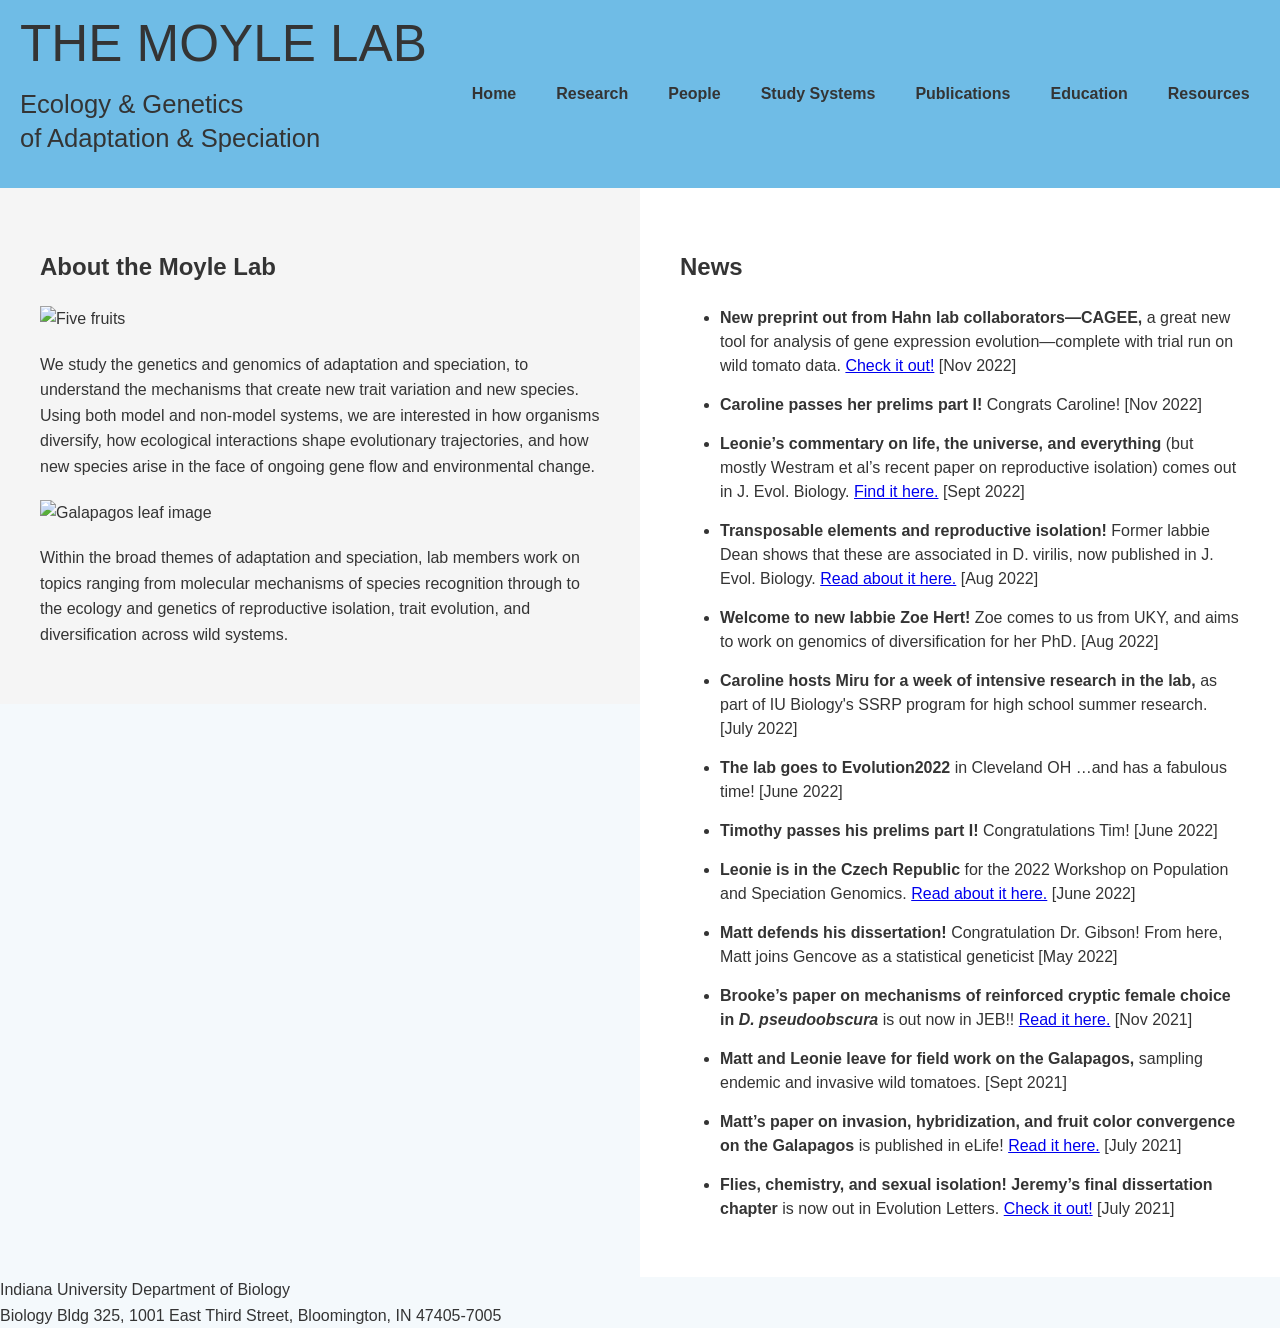
==== index.html @ 87a8fcf4 "Change header title to uppercase" ====
<!DOCTYPE html>
<html lang="en">
<head>
  <meta charset="UTF-8">
  <meta name="viewport" content="width=device-width, initial-scale=1.0">
  <title>Moyle Lab | Ecology & Genetics of Adaptation & Speciation</title>
  <meta name="description" content="The Moyle Lab studies ecology and genetics of adaptation and speciation.">
 <link rel ="stylesheet" href="styles.css">
  
</head>
<body>
  <div class="page">
    <header>
  <div class="header-left">
    <h1>THE MOYLE LAB</h1>
    <p class="tagline">Ecology &amp; Genetics<br>of Adaptation &amp; Speciation</p>
  </div>

  <nav aria-label="Main navigation">
    <ul class="nav-list">
      <li><a href="index.html">Home</a></li>
      <li><a href="Moyle Lab - Research.html">Research</a></li>
      <li><a href="Wild Tomatoes.html">People</a></li>
      <li><a href="https://web.archive.org/.../studysystems.html">Study Systems</a></li>
      <li><a href="https://web.archive.org/.../publications.html">Publications</a></li>
      <li><a href="https://web.archive.org/.../education.html">Education</a></li>
      <li><a href="https://web.archive.org/.../resources.html">Resources</a></li>
    </ul>
  </nav>
</header>

  <main class="split-container">
    <!-- Left Side: About -->
    <section class="split left">
      <div class="content">
        <h2 id="about-heading">About the Moyle Lab</h2>
          <img src="5_fruits.jpg" alt="Five fruits">
          <p>We study the genetics and genomics of adaptation and speciation, to understand the mechanisms that create new trait variation and new species. Using both model and non-model systems, we are interested in how organisms diversify, how ecological interactions shape evolutionary trajectories, and how new species arise in the face of ongoing gene flow and environmental change.</p>
        
          <img src="gal_leaf.jpg" alt="Galapagos leaf image">
          <p>Within the broad themes of adaptation and speciation, lab members work on topics ranging from molecular mechanisms of species recognition through to the ecology and genetics of reproductive isolation, trait evolution, and diversification across wild systems.</p>
        </div>
      </section>

    <section class="split right">
      <div class="content">
        <h2 id="news-heading">News</h2>
        <ul class="news">
  <li class="li9"><span class="s6"><b>New preprint out from Hahn lab collaborators—CAGEE,</b></span><span class="s4"> a great new tool for analysis of gene expression evolution—complete with trial run on wild tomato data. <a href="https://doi.org/10.1101/2022.11.18.517074"><span class="s7">Check it out!</span></a> [Nov 2022]<span class="Apple-converted-space"> </span></span></li>
  <li class="li10"><span class="s4"><b>Caroline passes her prelims part I!</b></span><span class="s8"> Congrats Caroline! [Nov 2022]<span class="Apple-converted-space"> </span></span></li>
  <li class="li9"><span class="s6"><b>Leonie’s commentary on life, the universe, and everything</b></span><span class="s4"> (but mostly Westram et al’s recent paper on reproductive isolation) comes out in J. Evol. Biology. <a href="https://doi.org/10.1111/jeb.14037"><span class="s7">Find it here.</span></a> [Sept 2022]<span class="Apple-converted-space"> </span></span></li>
  <li class="li9"><span class="s6"><b>Transposable elements and reproductive isolation!</b></span><span class="s4"> Former labbie Dean shows that these are associated in D. virilis, now published in J. Evol. Biology. <a href="https://doi.org/10.1111/jeb.14079"><span class="s7">Read about it here.</span></a> [Aug 2022]<span class="Apple-converted-space"> </span></span></li>
  <li class="li9"><span class="s6"><b>Welcome to new labbie Zoe Hert!</b></span><span class="s4"> Zoe comes to us from UKY, and aims to work on genomics of diversification for her PhD. [Aug 2022]<span class="Apple-converted-space"> </span></span></li>
  <li class="li9"><span class="s6"><b>Caroline hosts Miru for a week of intensive research in the lab,</b></span><span class="s4"> as part of IU Biology's SSRP program for high school summer research. [July 2022]<span class="Apple-converted-space"> </span></span></li>
  <li class="li9"><span class="s6"><b>The lab goes to Evolution2022</b></span><span class="s4"> in Cleveland OH …and has a fabulous time! [June 2022]<span class="Apple-converted-space"> </span></span></li>
  <li class="li9"><span class="s6"><b>Timothy passes his prelims part I!</b></span><span class="s4"> Congratulations Tim! [June 2022]<span class="Apple-converted-space"> </span></span></li>
  <li class="li9"><span class="s6"><b>Leonie is in the Czech Republic</b></span><span class="s4"> for the 2022 Workshop on Population and Speciation Genomics. <a href="http://evomics.org/2022-workshop-on-population-and-speciation-genomics-cesky-krumlov/"><span class="s7">Read about it here.</span></a> [June 2022]<span class="Apple-converted-space"> </span></span></li>
  <li class="li9"><span class="s6"><b>Matt defends his dissertation!</b></span><span class="s4"> Congratulation Dr. Gibson! From here, Matt joins Gencove as a statistical geneticist [May 2022]<span class="Apple-converted-space"> </span></span></li>
  <li class="li10"><span class="s4"><b>Brooke’s paper on mechanisms of reinforced cryptic female choice in </b><b><i>D. pseudoobscura</i></b></span><span class="s8"> is out now in JEB!! <a href="https://doi.org/10.1111/jeb.13946"><span class="s5">Read it here.</span></a> [Nov 2021]<span class="Apple-converted-space"> </span></span></li>
  <li class="li9"><span class="s6"><b>Matt and Leonie leave for field work on the Galapagos,</b></span><span class="s4"> sampling endemic and invasive wild tomatoes. [Sept 2021]<span class="Apple-converted-space"> </span></span></li>
  <li class="li10"><span class="s4"><b>Matt’s paper on invasion, hybridization, and fruit color convergence on the Galapagos</b></span><span class="s8"> is published in eLife! <a href="https://doi.org/10.7554/eLife.64165"><span class="s5">Read it here.</span></a> [July 2021]<span class="Apple-converted-space"> </span></span></li>
  <li class="li10"><span class="s4"><b>Flies, chemistry, and sexual isolation! Jeremy’s final dissertation chapter</b></span><span class="s8"> is now out in Evolution Letters. <a href="https://doi.org/10.1002/evl3.246"><span class="s5">Check it out!</span></a> [July 2021]<span class="Apple-converted-space"> </span></span></li>
</ul>
      </div>
      </section>
    </main>

    <footer class="footer">
      Indiana University Department of Biology<br>
      Biology Bldg 325, 1001 East Third Street, Bloomington, IN 47405-7005
    </footer>
  </div>
</body>
</html>
---- styles.css ----
:root{
  --bg: #f4f9fc;
  --panel: #b9dff4;
  --panel-strong: #6fbce6;
  --ink: #131313;
  --muted: #343434;
  --nav: #6fbce6;
  --link: #1d4e73;
  --border: #d7e9f4;
}

/* Page basics (move your existing rules here) */
* { box-sizing: border-box; }
body { margin:0; background:var(--bg); color:var(--muted); font-family: Tahoma, sans-serif; line-height:1.6; }

/* Header layout: title/tagline left, nav right */
header {
  display: flex;
  align-items: center;
  justify-content: space-between;
  gap: 1rem;
  padding: 1rem 1.25rem;
  background: var(--panel-strong);
  color: var(--muted);
}

.header-left {
  display: flex;
  flex-direction: column;
  gap: 0.4rem;
}

h1 { margin: 0; font-size: clamp(2.25rem,4vw,3.3rem); line-height:1.1; color:inherit; font-weight:300; background:none; display:inline-block; padding:0; }

.tagline { margin: 0.5rem 0 1rem; font-size: clamp(1.2rem,2vw,1.8rem); line-height:1.35; color:inherit; font-weight:500; background:none; display:inline-block; padding:0; }

nav { margin: 0; }

.nav-list {
  list-style: none;
  display: flex;
  gap: 0.85rem 1.2rem;
  padding: 0;
  margin: 0;
  align-items: center;
}

.nav-list li {
  background: transparent;
  padding: 0.35rem 0.65rem;
  border-radius: 6px;
  font-weight: 600;
}

.nav-list a { color: inherit; text-decoration: none; }

@media (max-width: 700px) {
  header { flex-direction: column; align-items: flex-start; }
  .nav-list { flex-direction: column; width: 100%; }
  .nav-list li { width: 100%; text-align: left; }
}
.split-container {
  display: flex;
  min-height: 100vh;
  align-items: flex-start;
}

.split {
  width: 50%;
  padding: 40px;
  box-sizing: border-box;
}

.left {
  background-color: #f5f5f5;
}

.right {
  background-color: #ffffff;
}

.content img {
  max-width: 100%;
  height: auto;
  display: block;
  margin: 20px 0;
}

.news li {
  margin-bottom: 15px;
  line-height: 1.5;
}
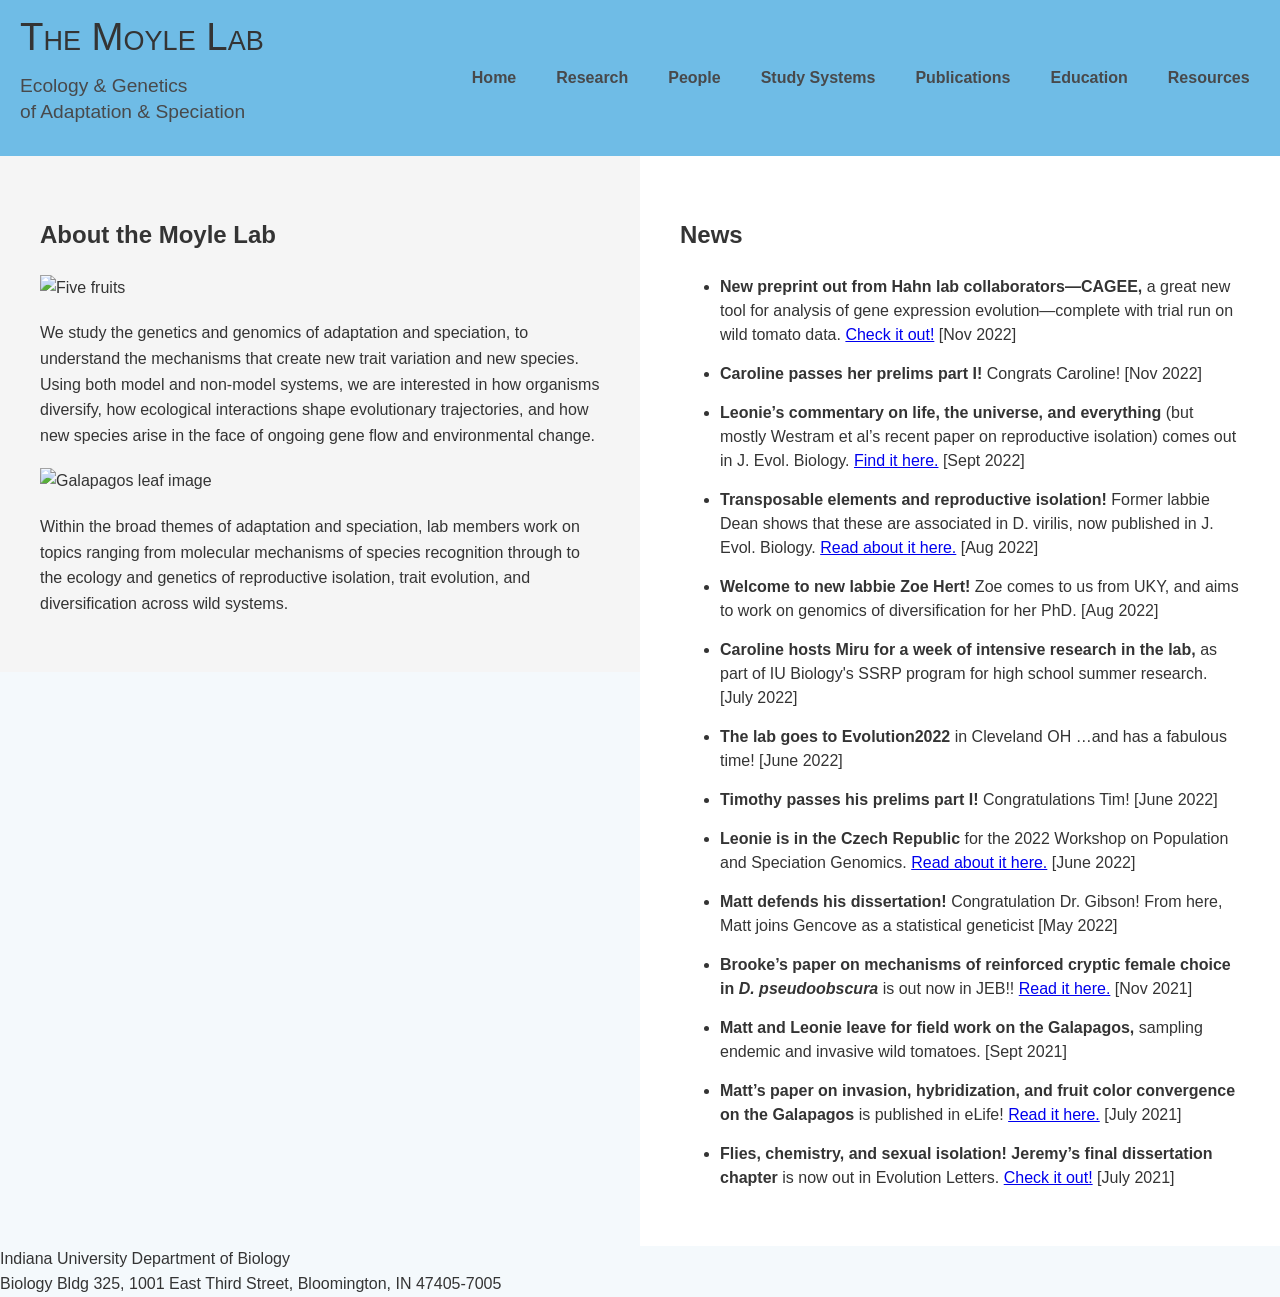
==== commit 66e681a9: "Correct header text case for consistency" ====
--- a/index.html
+++ b/index.html
@@ -12,7 +12,7 @@
   <div class="page">
     <header>
   <div class="header-left">
-    <h1>THE MOYLE LAB</h1>
+    <h1>The Moyle Lab</h1>
     <p class="tagline">Ecology &amp; Genetics<br>of Adaptation &amp; Speciation</p>
   </div>
 
--- a/styles.css
+++ b/styles.css
@@ -12,7 +12,7 @@
 
 /* Page basics (move your existing rules here) */
 * { box-sizing: border-box; }
-body { margin:0; background:var(--bg); color:var(--muted); font-family: Tahoma, sans-serif; line-height:1.6; }
+body { margin:0; background:var(--bg); color:var(--muted); font-family: Calibri, sans-serif; line-height:1.6; }
 
 /* Header layout: title/tagline left, nav right */
 header {
@@ -22,7 +22,7 @@
   gap: 1rem;
   padding: 1rem 1.25rem;
   background: var(--panel-strong);
-  color: var(--muted);
+  color: #48494B;
 }
 
 .header-left {
@@ -31,9 +31,9 @@
   gap: 0.4rem;
 }
 
-h1 { margin: 0; font-size: clamp(2.25rem,4vw,3.3rem); line-height:1.1; color:inherit; font-weight:300; background:none; display:inline-block; padding:0; }
+h1 { font-family: Avenir, sans-serif; font-variant-caps: small-caps; margin: 0; font-size: clamp(2rem,3vw,2.5rem); line-height:1.1; color:var(--muted); font-weight:150; background:none; display:inline-block; padding:0; }
 
-.tagline { margin: 0.5rem 0 1rem; font-size: clamp(1.2rem,2vw,1.8rem); line-height:1.35; color:inherit; font-weight:500; background:none; display:inline-block; padding:0; }
+.tagline { margin: 0.5rem 0 1rem; font-size: clamp(1rem,1.5vw,1.2rem); line-height:1.35; color:inherit; font-weight:500; background:none; display:inline-block; padding:0; }
 
 nav { margin: 0; }
 
@@ -43,7 +43,7 @@
   gap: 0.85rem 1.2rem;
   padding: 0;
   margin: 0;
-  align-items: center;
+  align-items: flex-end;
 }
 
 .nav-list li {
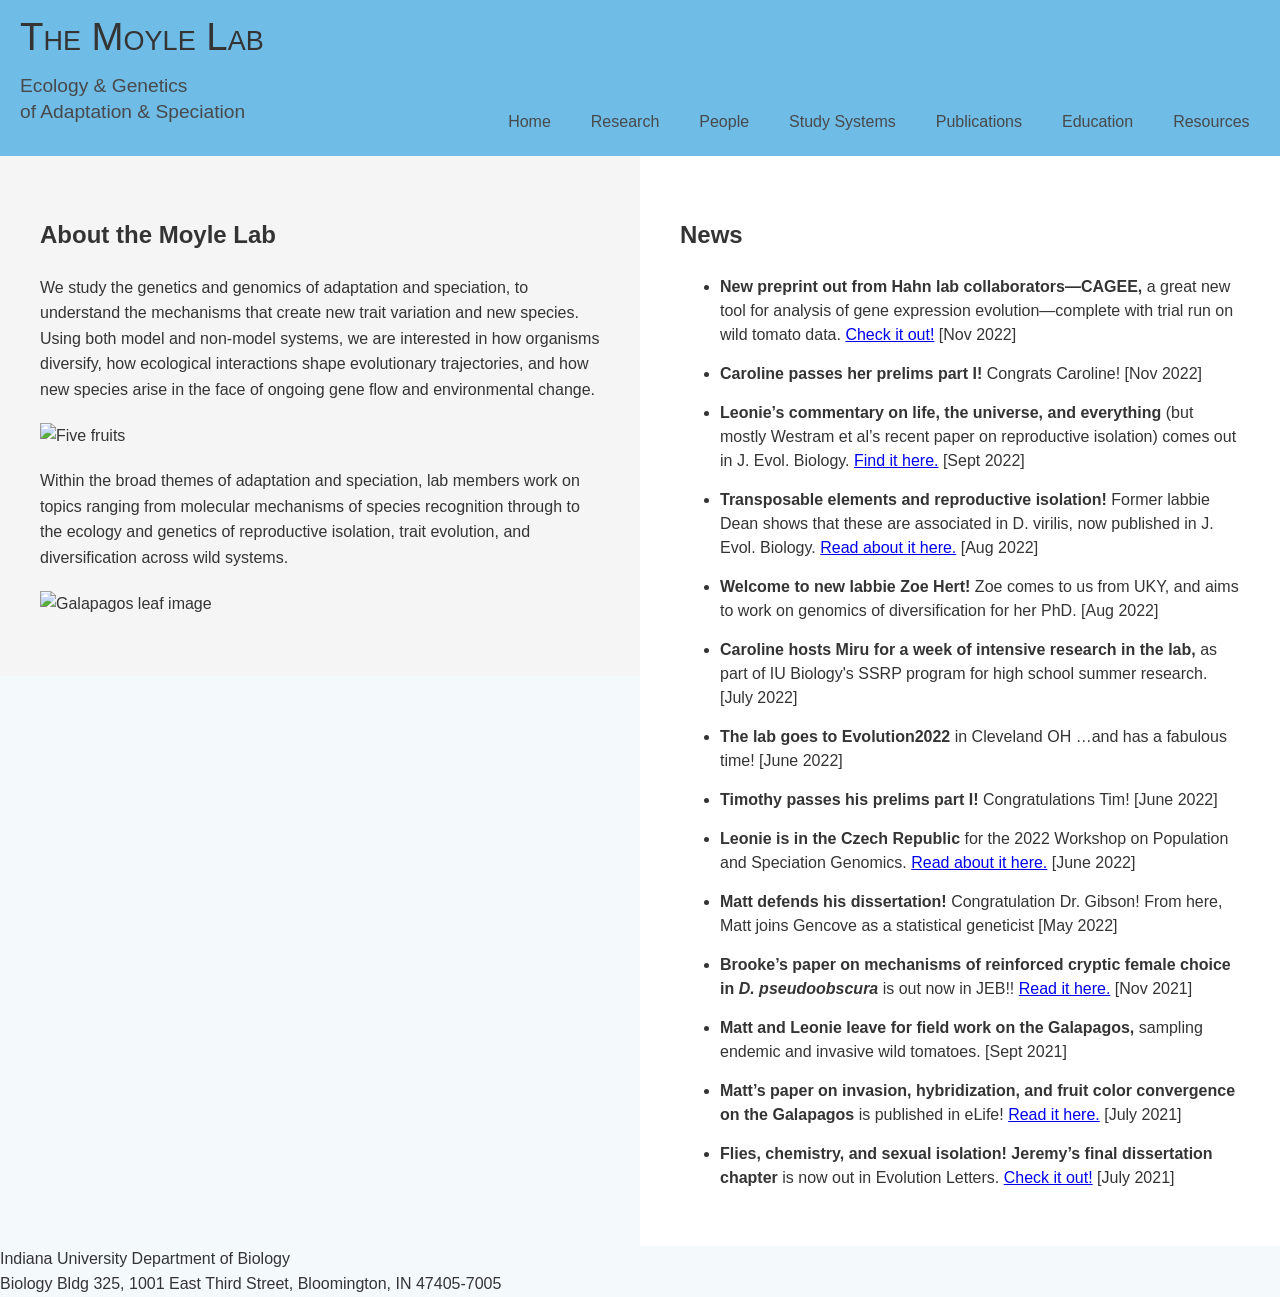
==== commit 8bd049ea: "Refactor About section layout in index.html Reorganized the 'About' section layout with new rows for" ====
--- a/index.html
+++ b/index.html
@@ -30,17 +30,21 @@
 </header>
 
   <main class="split-container">
-    <!-- Left Side: About -->
-    <section class="split left">
-      <div class="content">
-        <h2 id="about-heading">About the Moyle Lab</h2>
-          <img src="5_fruits.jpg" alt="Five fruits">
-          <p>We study the genetics and genomics of adaptation and speciation, to understand the mechanisms that create new trait variation and new species. Using both model and non-model systems, we are interested in how organisms diversify, how ecological interactions shape evolutionary trajectories, and how new species arise in the face of ongoing gene flow and environmental change.</p>
-        
-          <img src="gal_leaf.jpg" alt="Galapagos leaf image">
-          <p>Within the broad themes of adaptation and speciation, lab members work on topics ranging from molecular mechanisms of species recognition through to the ecology and genetics of reproductive isolation, trait evolution, and diversification across wild systems.</p>
-        </div>
-      </section>
+  <section class="split left">
+    <div class="content">
+      <h2 id="about-heading">About the Moyle Lab</h2>
+
+      <div class="about-row">
+        <p>We study the genetics and genomics of adaptation and speciation, to understand the mechanisms that create new trait variation and new species. Using both model and non-model systems, we are interested in how organisms diversify, how ecological interactions shape evolutionary trajectories, and how new species arise in the face of ongoing gene flow and environmental change.</p>
+        <img src="5_fruits.jpg" alt="Five fruits">
+      </div>
+
+      <div class="about-row about-row--reverse">
+        <p>Within the broad themes of adaptation and speciation, lab members work on topics ranging from molecular mechanisms of species recognition through to the ecology and genetics of reproductive isolation, trait evolution, and diversification across wild systems.</p>
+        <img src="gal_leaf.jpg" alt="Galapagos leaf image">
+      </div>
+    </div>
+  </section>
 
     <section class="split right">
       <div class="content">
--- a/styles.css
+++ b/styles.css
@@ -17,7 +17,7 @@
 /* Header layout: title/tagline left, nav right */
 header {
   display: flex;
-  align-items: center;
+  align-items: flex-end;
   justify-content: space-between;
   gap: 1rem;
   padding: 1rem 1.25rem;
@@ -31,9 +31,9 @@
   gap: 0.4rem;
 }
 
-h1 { font-family: Avenir, sans-serif; font-variant-caps: small-caps; margin: 0; font-size: clamp(2rem,3vw,2.5rem); line-height:1.1; color:var(--muted); font-weight:150; background:none; display:inline-block; padding:0; }
+h1 { font-family: Avenir, sans-serif; font-variant-caps: small-caps; margin: 0; font-size: clamp(2rem,3vw,2.5rem); line-height:1.1; color:var(--muted); font-weight:400; background:none; display:inline-block; padding:0; }
 
-.tagline { margin: 0.5rem 0 1rem; font-size: clamp(1rem,1.5vw,1.2rem); line-height:1.35; color:inherit; font-weight:500; background:none; display:inline-block; padding:0; }
+.tagline { margin: 0.5rem 0 1rem; font-size: clamp(1rem,1.5vw,1.2rem); line-height:1.35; color:inherit; font-weight:300; background:none; display:inline-block; padding:0; }
 
 nav { margin: 0; }
 
@@ -43,14 +43,13 @@
   gap: 0.85rem 1.2rem;
   padding: 0;
   margin: 0;
-  align-items: flex-end;
 }
 
 .nav-list li {
   background: transparent;
   padding: 0.35rem 0.65rem;
   border-radius: 6px;
-  font-weight: 600;
+  font-weight: 500;
 }
 
 .nav-list a { color: inherit; text-decoration: none; }
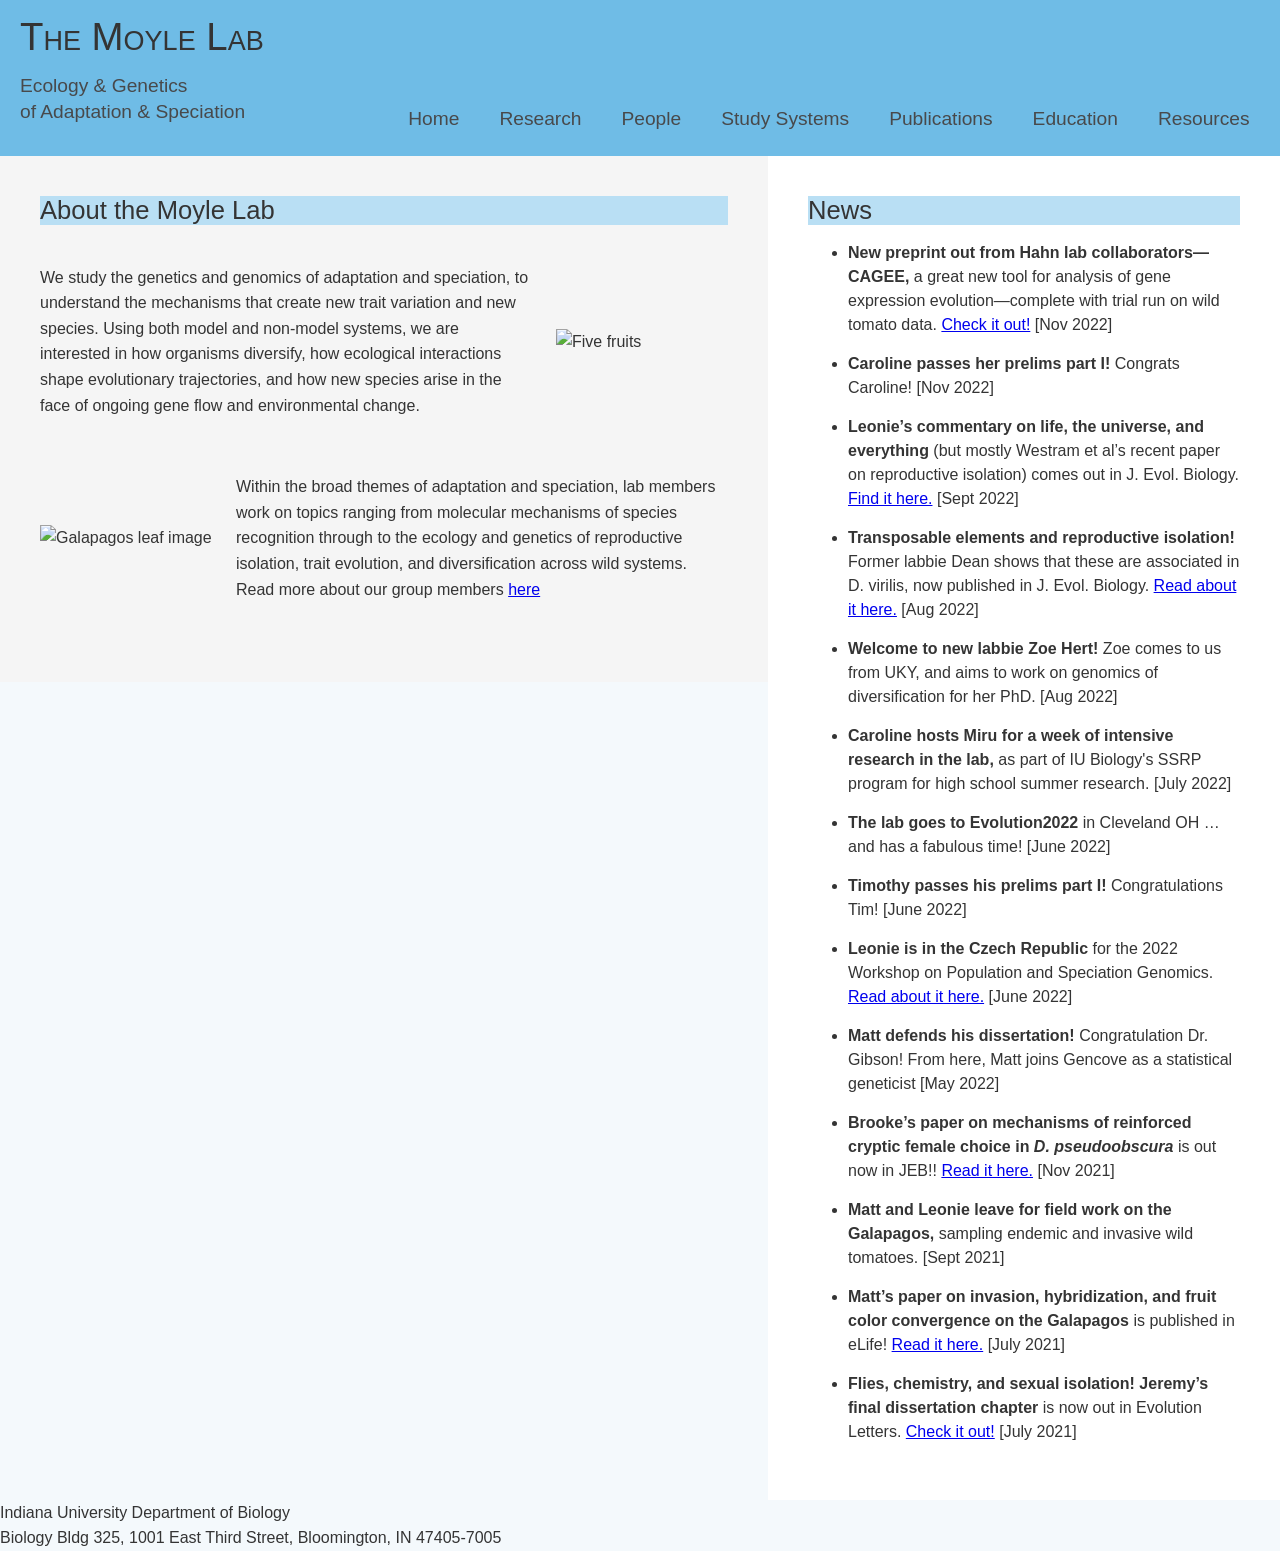
==== commit 0e246dad: "Enhance about section with additional information link Added a link to read more about group members" ====
--- a/index.html
+++ b/index.html
@@ -40,7 +40,7 @@
       </div>
 
       <div class="about-row about-row--reverse">
-        <p>Within the broad themes of adaptation and speciation, lab members work on topics ranging from molecular mechanisms of species recognition through to the ecology and genetics of reproductive isolation, trait evolution, and diversification across wild systems.</p>
+        <p>Within the broad themes of adaptation and speciation, lab members work on topics ranging from molecular mechanisms of species recognition through to the ecology and genetics of reproductive isolation, trait evolution, and diversification across wild systems. Read more about our group members <a href="Wild Tomatoes.html"><span class="s3">here</span></a></p>
         <img src="gal_leaf.jpg" alt="Galapagos leaf image">
       </div>
     </div>
--- a/styles.css
+++ b/styles.css
@@ -52,7 +52,7 @@
   font-weight: 500;
 }
 
-.nav-list a { color: inherit; text-decoration: none; }
+.nav-list a { font-size: clamp(1.2rem,1.5vw,1.3rem); color: inherit; text-decoration: none; }
 
 @media (max-width: 700px) {
   header { flex-direction: column; align-items: flex-start; }
@@ -61,32 +61,98 @@
 }
 .split-container {
   display: flex;
+  width: 100%;
   min-height: 100vh;
   align-items: flex-start;
 }
 
 .split {
-  width: 50%;
   padding: 40px;
   box-sizing: border-box;
 }
 
-.left {
+.left {flex: 0 0 60%;
   background-color: #f5f5f5;
 }
 
-.right {
+.right {flex: 0 0 40%;
   background-color: #ffffff;
 }
 
-.content img {
-  max-width: 100%;
+.split h2 {
+  margin: 0;
+  font-size: clamp(1.5rem, 2vw, 1.8rem);
+  line-height: 1.1;
+  color: var(--muted);
+  font-weight: 400;
+  background: var(--panel);
+ display: block;
+  width: 100%;
+  box-sizing: border-box;
+  padding: 0;
+}
+.content .about-row img {
+  flex: 0 0 25%;
+  max-width: 25%;
   height: auto;
-  display: block;
-  margin: 20px 0;
 }
 
 .news li {
   margin-bottom: 15px;
   line-height: 1.5;
 }
+
+.about-row {
+  display: flex;
+  align-items: center;
+  gap: 1.5rem;
+  margin: 1.5rem 0;
+}
+
+.about-row p {
+  flex: 1;
+}
+
+.about-row img {
+  flex: 0 0 25%;
+  max-width: 25%;
+  height: auto;
+}
+
+.about-row--reverse {
+  flex-direction: row-reverse;
+}
+
+@media (max-width: 700px) {
+  .about-row,
+  .about-row--reverse {
+    flex-direction: column;
+    align-items: stretch;
+  }
+
+  @media (max-width: 700px) {
+  .content .about-row img {
+    flex-basis: auto;
+    width: 100%;
+    max-width: 100%;
+  }
+}
+
+  .grad-students-grid {
+  display: grid;
+  grid-template-columns: repeat(2, minmax(0, 1fr));
+  gap: 2rem;
+}
+
+.person-card img {
+  display: block;
+  width: 100%;
+  aspect-ratio: 1;
+  object-fit: cover;
+}
+
+@media (max-width: 600px) {
+  .grad-students-grid {
+    grid-template-columns: 1fr;
+  }
+}
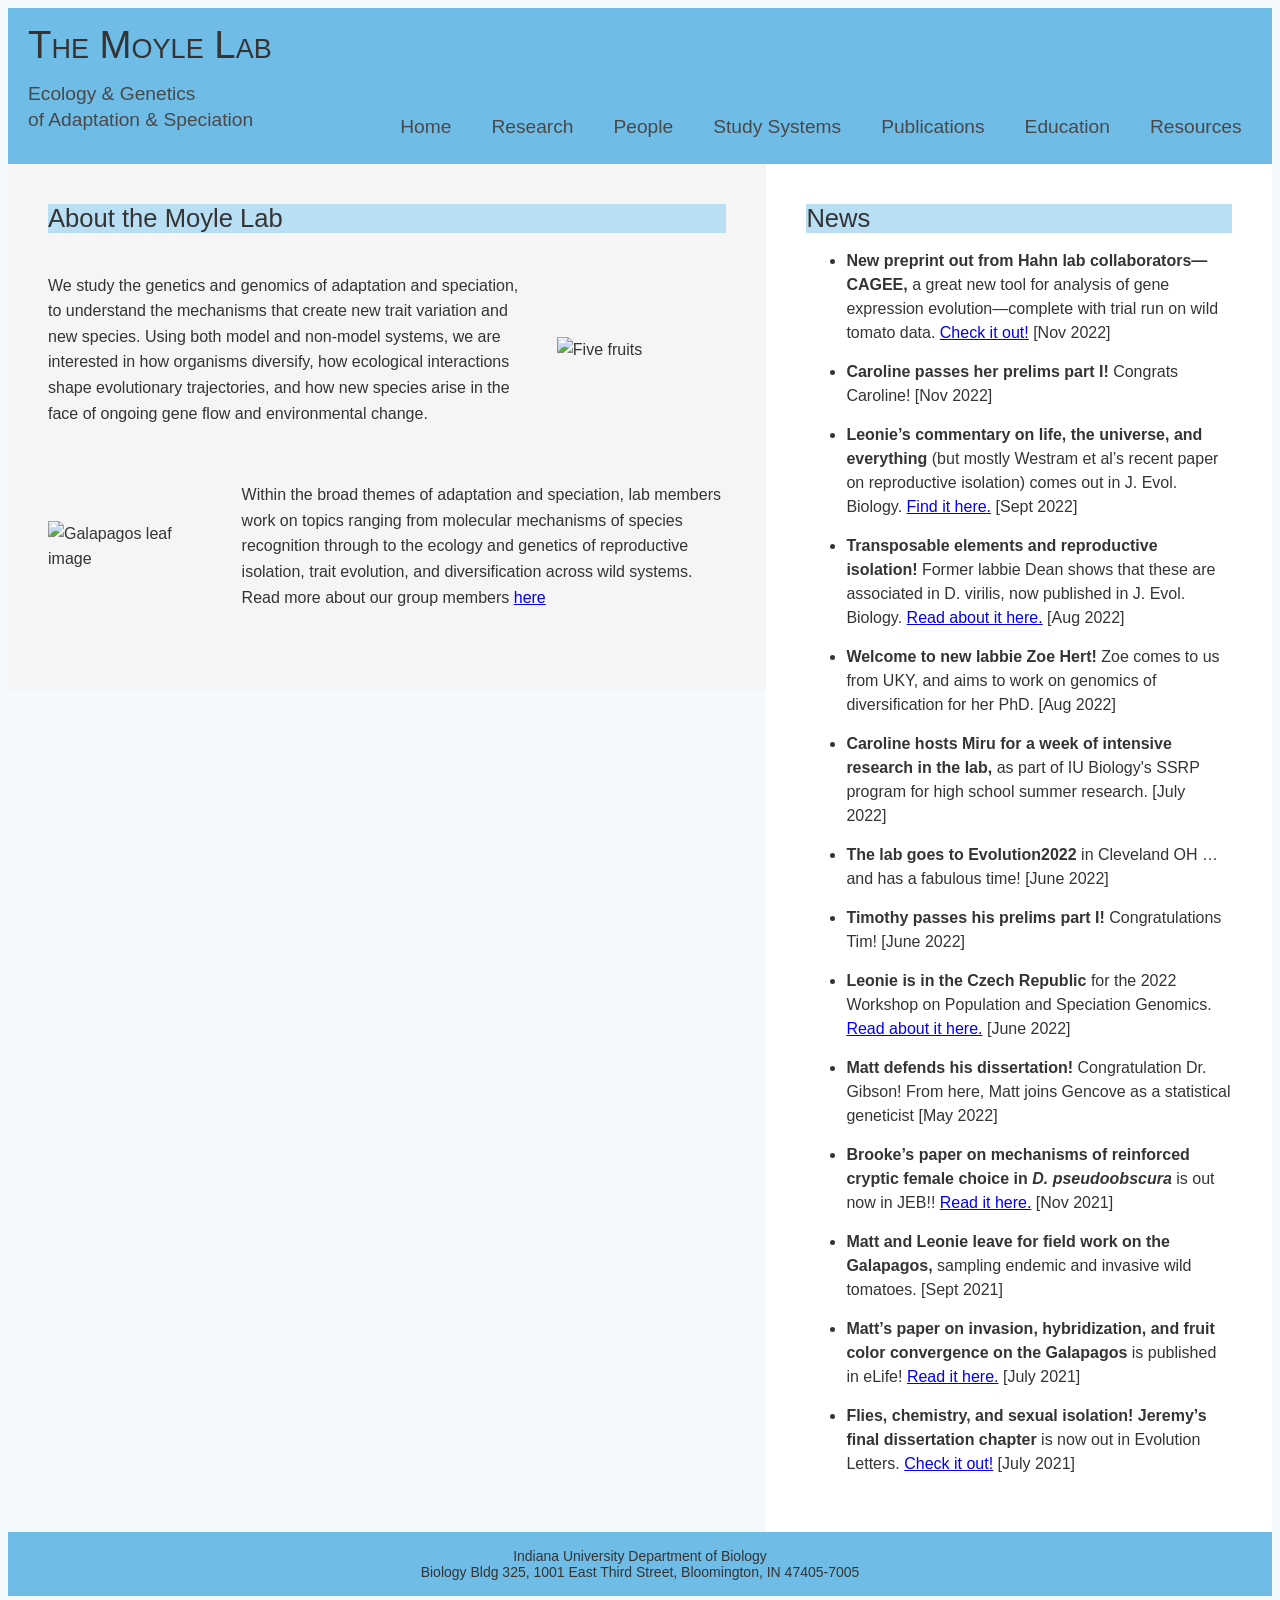
==== commit 60c19d26: "Update Study Systems link to local reference" ====
--- a/index.html
+++ b/index.html
@@ -21,7 +21,7 @@
       <li><a href="index.html">Home</a></li>
       <li><a href="Moyle Lab - Research.html">Research</a></li>
       <li><a href="Wild Tomatoes.html">People</a></li>
-      <li><a href="https://web.archive.org/.../studysystems.html">Study Systems</a></li>
+      <li><a href="studysystems.html">Study Systems</a></li>
       <li><a href="https://web.archive.org/.../publications.html">Publications</a></li>
       <li><a href="https://web.archive.org/.../education.html">Education</a></li>
       <li><a href="https://web.archive.org/.../resources.html">Resources</a></li>
--- a/styles.css
+++ b/styles.css
@@ -1,4 +1,3 @@
-
     :root{
   --bg: #f4f9fc;
   --panel: #b9dff4;
@@ -12,7 +11,7 @@
 
 /* Page basics (move your existing rules here) */
 * { box-sizing: border-box; }
-body { margin:0; background:var(--bg); color:var(--muted); font-family: Calibri, sans-serif; line-height:1.6; }
+body { margin:1; background:var(--bg); color:var(--muted); font-family: Calibri, sans-serif; line-height:1.6; }
 
 /* Header layout: title/tagline left, nav right */
 header {
@@ -112,7 +111,6 @@
 .about-row p {
   flex: 1;
 }
-
 .about-row img {
   flex: 0 0 25%;
   max-width: 25%;
@@ -130,29 +128,99 @@
     align-items: stretch;
   }
 
-  @media (max-width: 700px) {
-  .content .about-row img {
+  .about-row img {
     flex-basis: auto;
     width: 100%;
     max-width: 100%;
   }
 }
-
-  .grad-students-grid {
+h2 + p {
+  margin-top: 2rem;
+}
+.students-grid {
   display: grid;
   grid-template-columns: repeat(2, minmax(0, 1fr));
   gap: 2rem;
 }
 
+.person-card {
+  display: flex;
+  align-items: flex-start;
+  gap: 2rem;
+}
+
 .person-card img {
+  flex: 0 0 200px;
+  width: 200px;
+  height: 200px;
+  max-width: auto;
+  object-fit: cover;
+}
+
+.person-info {
+  min-width: 0;
+}
+
+@media (max-width: 600px) {
+  .students-grid {
+    grid-template-columns: 1fr;
+  }
+}
+
+footer {
+background: var(--panel-strong);
+font-size: 14px;
+line-height: normal;
+padding: 1rem 1.25rem;
+text-align: center;
+margin-left: 0;
+margin-right: 0;
+width: 100%;
+}
+
+
+.research-dropdown {
+  margin: 1rem 0;
+  padding: 1rem;
+  background: var(--panel);
+  border-radius: 6px;
+}
+
+.research-dropdown summary {
+  cursor: pointer;
+  font-weight: 600;
+}
+
+.research-dropdown p {
+  margin-bottom: 0;
+}
+
+.research-row {
+  display: flex;
+    font-size: 20px;
+  gap: 16px;
+    justify-content: center;
+}
+
+.research-row figure {
+  width: 300px;
+  margin: 0;
+  text-align: center;
+}
+
+.research-row img {
   display: block;
-  width: 100%;
-  aspect-ratio: 1;
-  object-fit: cover;
-}
-
-@media (max-width: 600px) {
-  .grad-students-grid {
-    grid-template-columns: 1fr;
-  }
-}
+  width: 300px;
+  height: auto;
+}
+
+.research-row figcaption {
+  margin-top: 8px;
+    font-size: 14px;
+}
+@media (max-width: 700px) {
+  .research-row {
+    flex-direction: column;
+    gap: 1rem;
+  }
+}
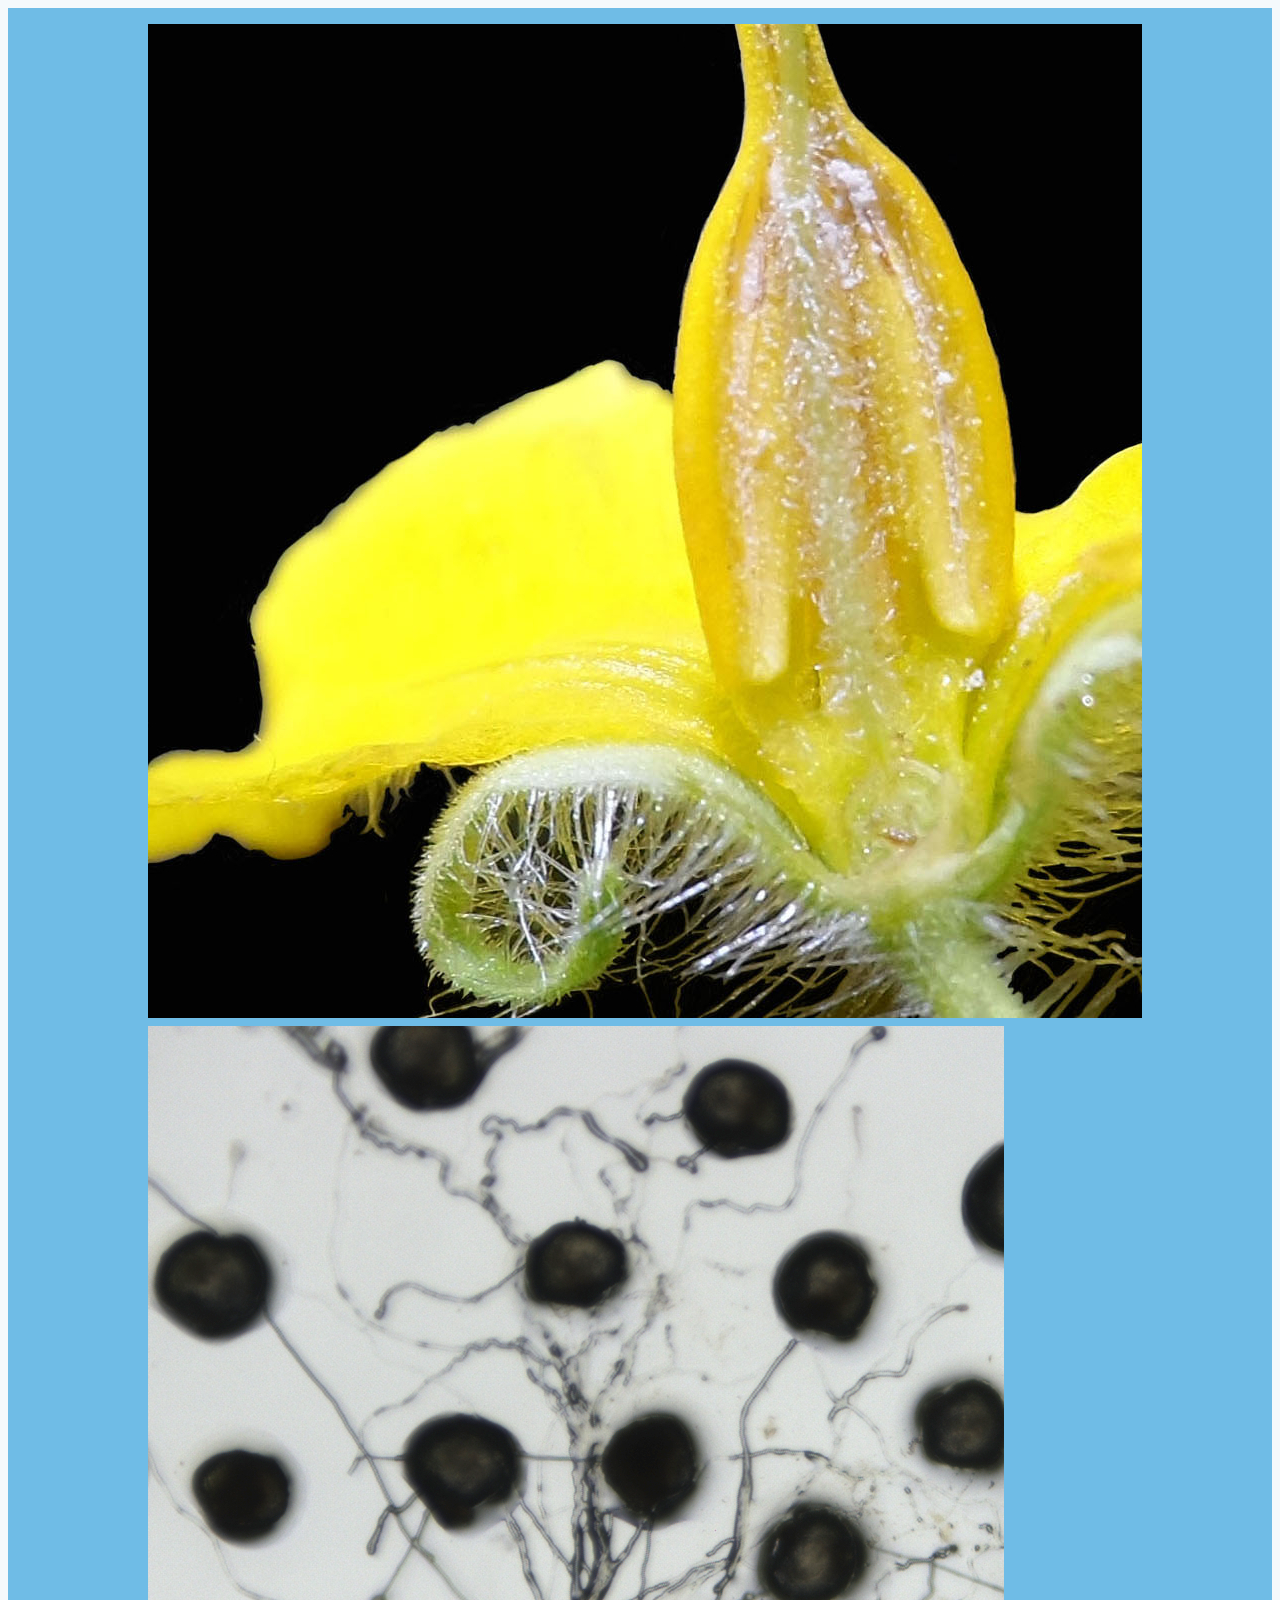
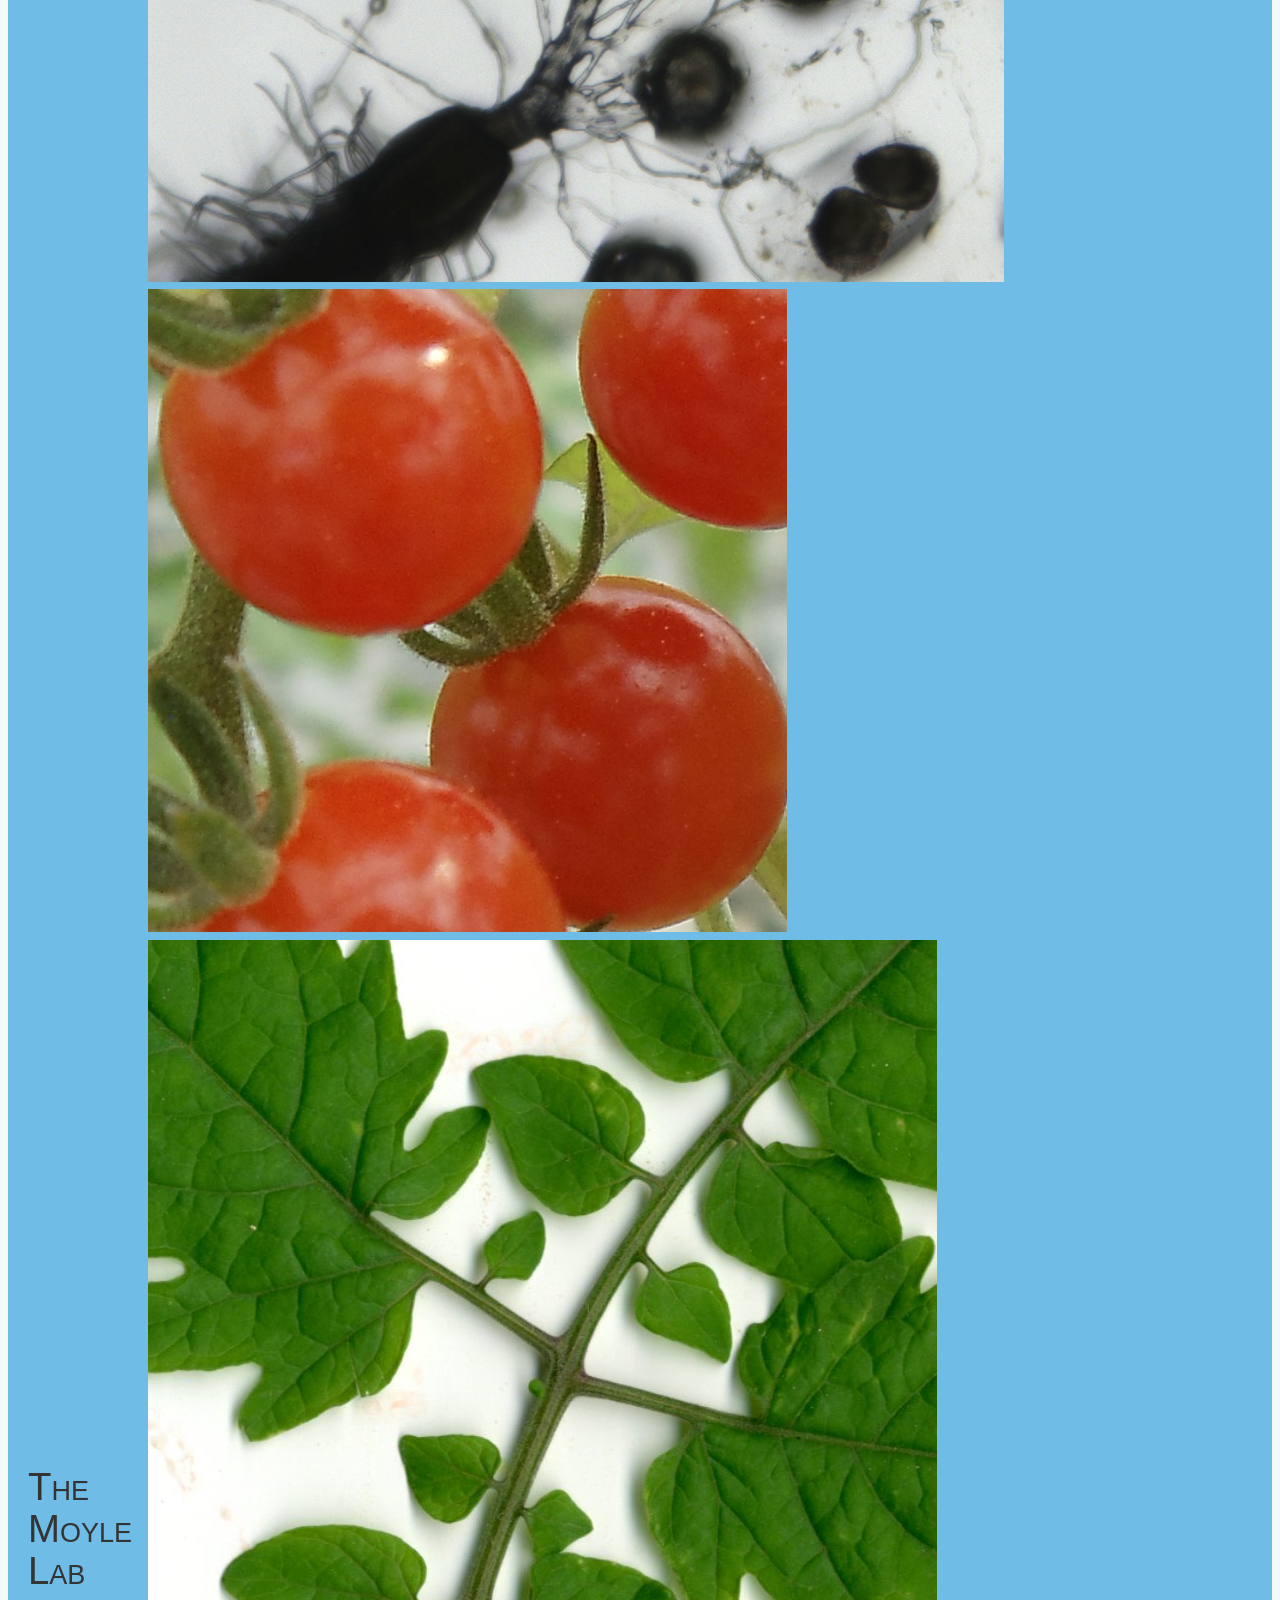
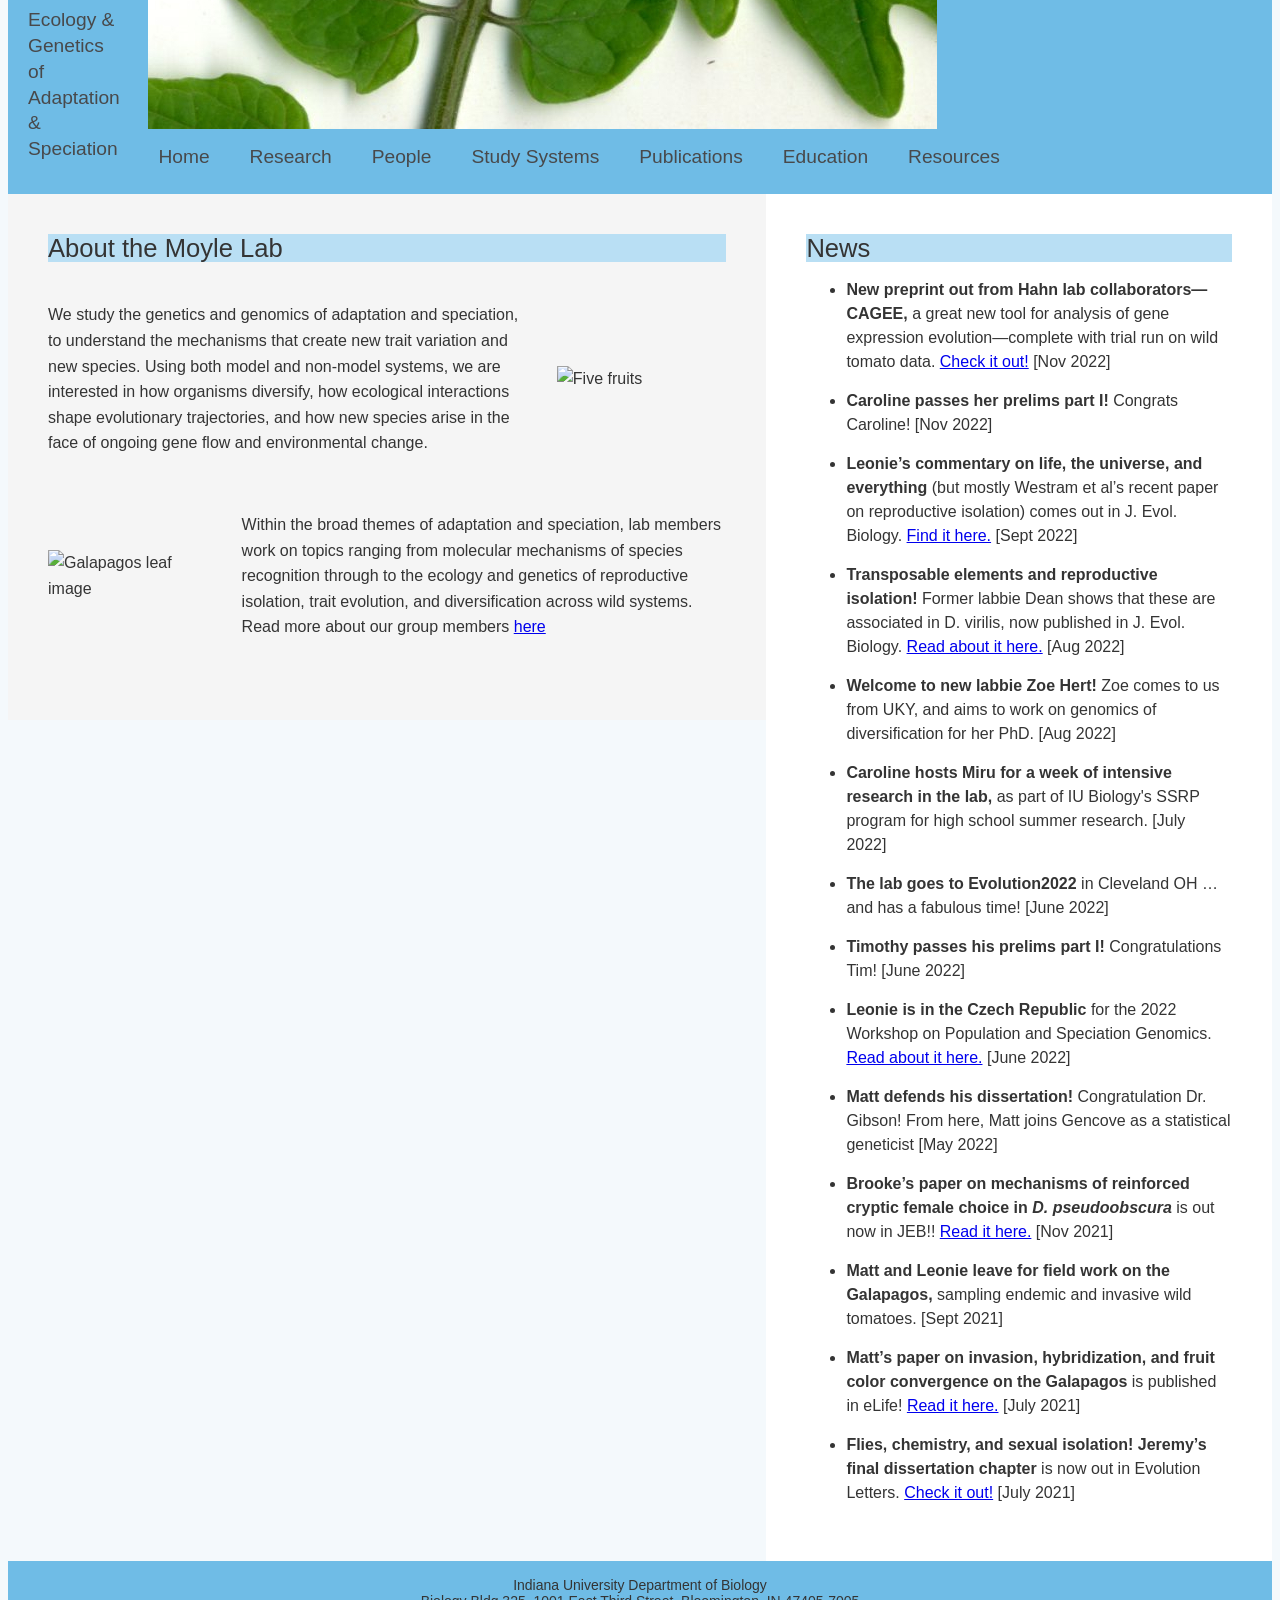
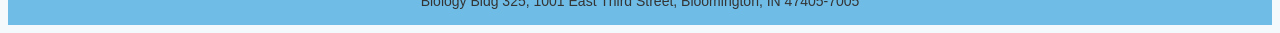
==== commit ada4cae1: "Add image banner to navigation Added an image banner with multiple images to the navigation section." ====
--- a/index.html
+++ b/index.html
@@ -17,12 +17,18 @@
   </div>
 
   <nav aria-label="Main navigation">
+    <div class="image-banner">
+  <img src="1_HabFlwr1 copy 3.jpg" alt="Habrochaites flower">
+  <img src="3_GameteTree2 copy 3.jpg" alt="Gamete tree">
+  <img src="5_Fruit1 copy 3.jpg" alt="Tomato fruit">
+  <img src="CheesLeaf copy 3.jpg" alt="Cheesmaniae leaf">
+</div>
     <ul class="nav-list">
       <li><a href="index.html">Home</a></li>
       <li><a href="Moyle Lab - Research.html">Research</a></li>
       <li><a href="Wild Tomatoes.html">People</a></li>
       <li><a href="studysystems.html">Study Systems</a></li>
-      <li><a href="https://web.archive.org/.../publications.html">Publications</a></li>
+      <li><a href="publications.html">Publications</a></li>
       <li><a href="https://web.archive.org/.../education.html">Education</a></li>
       <li><a href="https://web.archive.org/.../resources.html">Resources</a></li>
     </ul>
--- a/styles.css
+++ b/styles.css
@@ -58,6 +58,7 @@
   .nav-list { flex-direction: column; width: 100%; }
   .nav-list li { width: 100%; text-align: left; }
 }
+    
 .split-container {
   display: flex;
   width: 100%;
@@ -189,10 +190,12 @@
 .research-dropdown summary {
   cursor: pointer;
   font-weight: 600;
+    
 }
 
 .research-dropdown p {
   margin-bottom: 0;
+    background: var(--bg);
 }
 
 .research-row {
@@ -200,12 +203,14 @@
     font-size: 20px;
   gap: 16px;
     justify-content: center;
+    background: var(--bg);
 }
 
 .research-row figure {
   width: 300px;
   margin: 0;
   text-align: center;
+    background: var(--bg);
 }
 
 .research-row img {
@@ -224,3 +229,53 @@
     gap: 1rem;
   }
 }
+
+.publications {
+  max-width: 800px;
+  margin: 2rem auto;
+  padding: 0 1rem;
+  font: 16px/1.6 system-ui, sans-serif;
+  color: #222;
+}
+
+.publications h2 {
+  margin-bottom: 1rem;
+  font-size: 1.5rem;
+}
+
+.publication-list {
+  padding-left: 1.5rem;
+}
+
+.publication-list li {
+  padding: 0.8rem 0;
+  border-bottom: 1px solid #ddd;
+}
+
+.publication-list li::marker {
+  color: #666;
+}
+
+.publication-list .authors,
+.publication-list .year,
+.publication-list .title,
+.publication-list .journal {
+  margin-right: 0.25em;
+}
+
+.publication-list .title {
+  color: #1558a6;
+  font-weight: 600;
+  text-decoration: none;
+}
+
+.publication-list .title:hover,
+.publication-list .doi:hover {
+  text-decoration: underline;
+}
+
+.publication-list .doi {
+  display: block;
+  font-size: 1.0rem;
+  overflow-wrap: anywhere;
+}
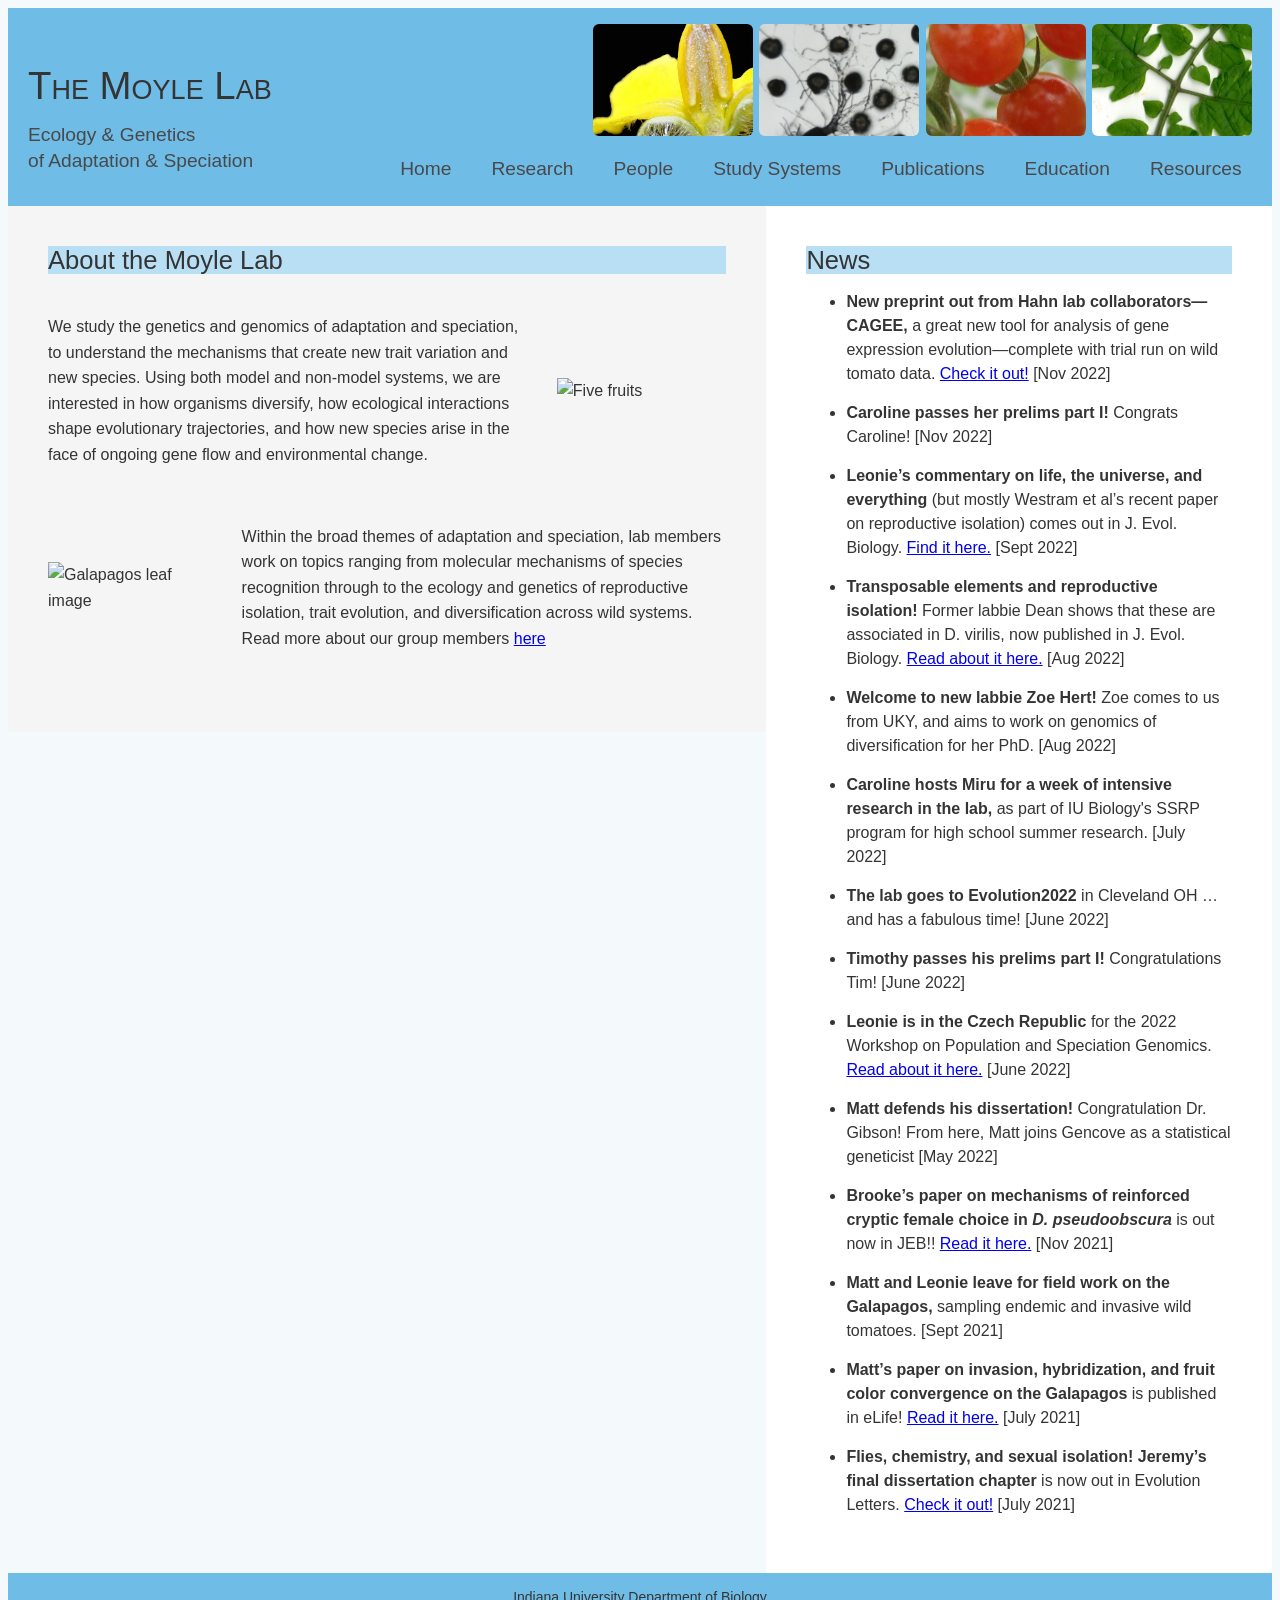
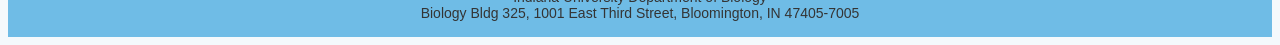
==== commit 545bbcc7: "Add navigation list to index.html" ====
--- a/index.html
+++ b/index.html
@@ -23,6 +23,7 @@
   <img src="5_Fruit1 copy 3.jpg" alt="Tomato fruit">
   <img src="CheesLeaf copy 3.jpg" alt="Cheesmaniae leaf">
 </div>
+    
     <ul class="nav-list">
       <li><a href="index.html">Home</a></li>
       <li><a href="Moyle Lab - Research.html">Research</a></li>
--- a/styles.css
+++ b/styles.css
@@ -35,7 +35,26 @@
 .tagline { margin: 0.5rem 0 1rem; font-size: clamp(1rem,1.5vw,1.2rem); line-height:1.35; color:inherit; font-weight:300; background:none; display:inline-block; padding:0; }
 
 nav { margin: 0; }
-
+.image-banner {
+  display: flex;
+  justify-content: flex-end;
+  gap: 0.4rem;
+  margin-bottom: 0.75rem;
+}
+
+.image-banner img {
+  width: 10rem;
+  height: 7rem;
+  object-fit: cover;
+  border-radius: 6px;
+}
+
+@media (max-width: 700px) {
+  .image-banner {
+    flex-direction: column;
+    align-items: flex-end;
+  }
+}
 .nav-list {
   list-style: none;
   display: flex;
@@ -53,12 +72,12 @@
 
 .nav-list a { font-size: clamp(1.2rem,1.5vw,1.3rem); color: inherit; text-decoration: none; }
 
-@media (max-width: 700px) {
+    @media (max-width: 700px) {
   header { flex-direction: column; align-items: flex-start; }
   .nav-list { flex-direction: column; width: 100%; }
   .nav-list li { width: 100%; text-align: left; }
 }
-    
+
 .split-container {
   display: flex;
   width: 100%;
